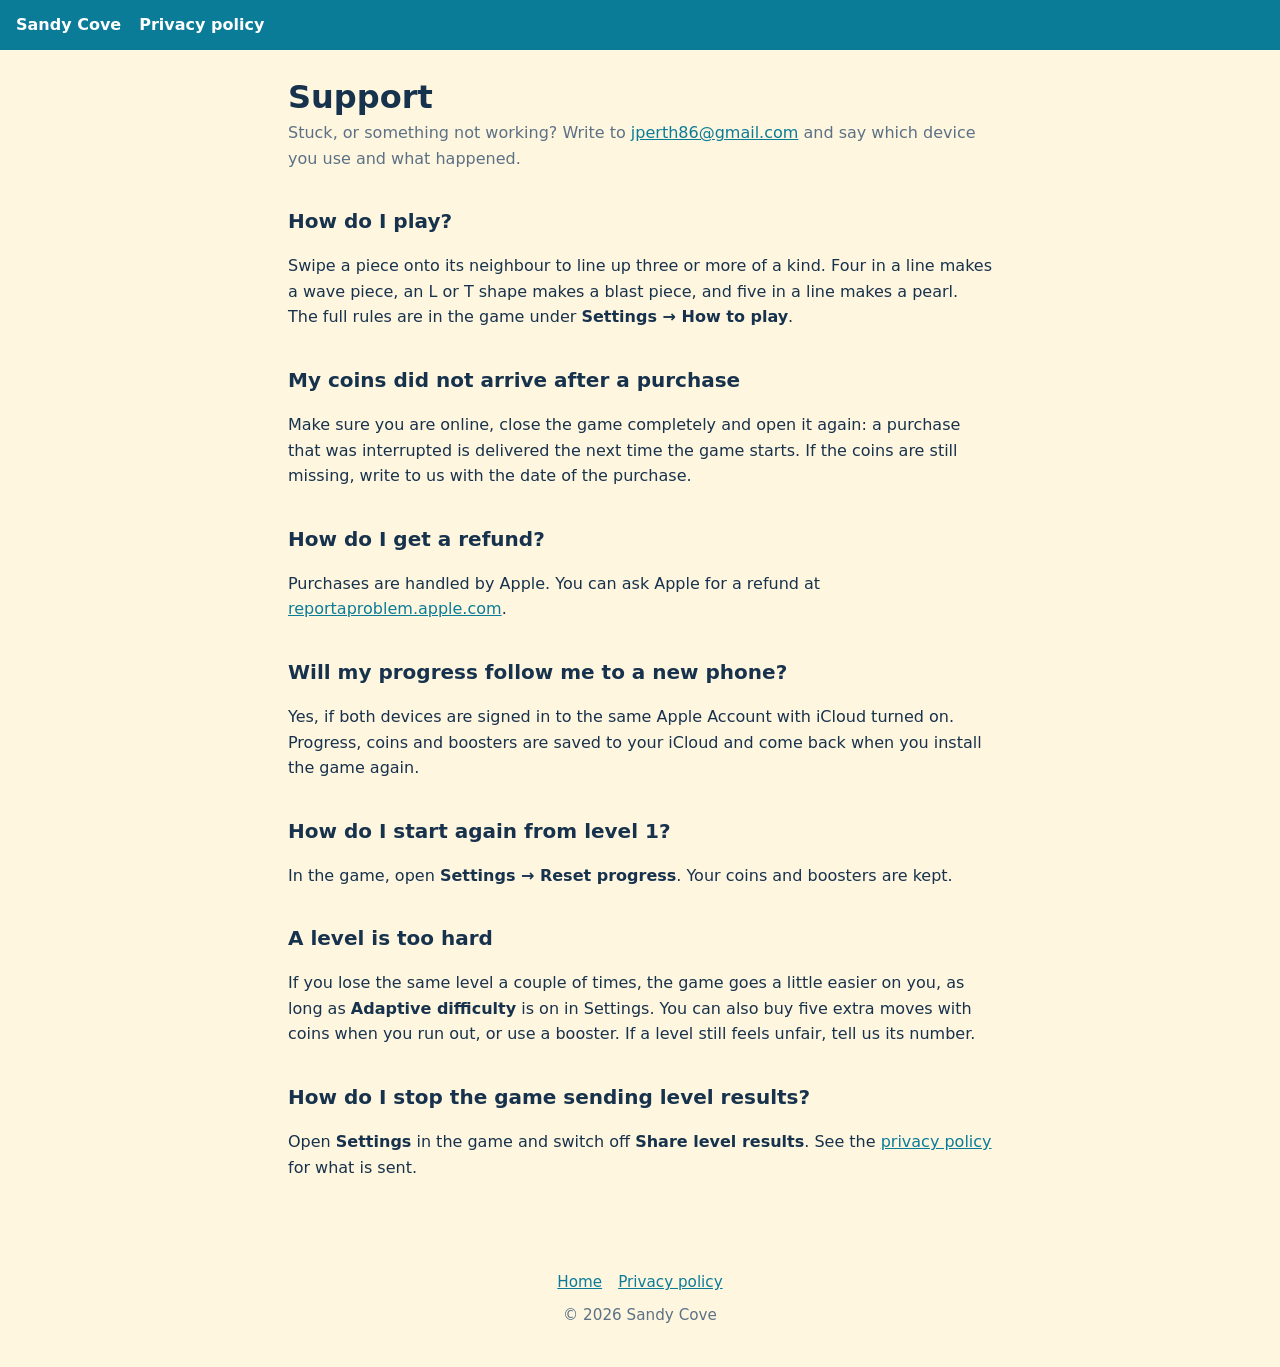
==== support.html @ 4fb967da "Sandy Cove website: home, support and privacy policy" ====
<!doctype html>
<html lang="en">
<head>
  <meta charset="utf-8">
  <meta name="viewport" content="width=device-width, initial-scale=1">
  <title>Support · Sandy Cove</title>
  <link rel="icon" href="assets/icon.png">
  <link rel="stylesheet" href="style.css">
</head>
<body>
  <nav class="top"><a href="./">Sandy Cove</a><a href="privacy.html">Privacy policy</a></nav>
  <main>
    <h1>Support</h1>
    <p class="updated">Stuck, or something not working? Write to <a href="mailto:jperth86@gmail.com">jperth86@gmail.com</a> and say which device you use and what happened.</p>

    <h2>How do I play?</h2>
    <p>Swipe a piece onto its neighbour to line up three or more of a kind. Four in a line makes a wave piece, an L or T shape makes a blast piece, and five in a line makes a pearl. The full rules are in the game under <strong>Settings → How to play</strong>.</p>

    <h2>My coins did not arrive after a purchase</h2>
    <p>Make sure you are online, close the game completely and open it again: a purchase that was interrupted is delivered the next time the game starts. If the coins are still missing, write to us with the date of the purchase.</p>

    <h2>How do I get a refund?</h2>
    <p>Purchases are handled by Apple. You can ask Apple for a refund at <a href="https://reportaproblem.apple.com">reportaproblem.apple.com</a>.</p>

    <h2>Will my progress follow me to a new phone?</h2>
    <p>Yes, if both devices are signed in to the same Apple Account with iCloud turned on. Progress, coins and boosters are saved to your iCloud and come back when you install the game again.</p>

    <h2>How do I start again from level 1?</h2>
    <p>In the game, open <strong>Settings → Reset progress</strong>. Your coins and boosters are kept.</p>

    <h2>A level is too hard</h2>
    <p>If you lose the same level a couple of times, the game goes a little easier on you, as long as <strong>Adaptive difficulty</strong> is on in Settings. You can also buy five extra moves with coins when you run out, or use a booster. If a level still feels unfair, tell us its number.</p>

    <h2>How do I stop the game sending level results?</h2>
    <p>Open <strong>Settings</strong> in the game and switch off <strong>Share level results</strong>. See the <a href="privacy.html">privacy policy</a> for what is sent.</p>
  </main>
  <footer><a href="./">Home</a><a href="privacy.html">Privacy policy</a><div style="margin-top: 8px">© 2026 Sandy Cove</div></footer>
</body>
</html>
---- style.css ----
:root {
  --ink: #17324d;
  --cream: #fff6df;
  --sand: #d9a95a;
  --coral: #ff5d6c;
  --teal: #0b7c98;
  --sea: #19b7cc;
}
* { box-sizing: border-box; }
html { -webkit-text-size-adjust: 100%; }
body {
  margin: 0;
  font-family: ui-rounded, "SF Pro Rounded", "Nunito", system-ui, -apple-system, "Segoe UI", sans-serif;
  color: var(--ink);
  background: var(--cream);
  line-height: 1.6;
}
a { color: var(--teal); }
.hero {
  background: linear-gradient(rgba(25, 183, 204, 0.25), rgba(11, 124, 152, 0.55)), url("assets/beach.jpg") center 30% / cover;
  text-align: center;
  padding: 44px 16px 56px;
}
.hero img.logo { width: min(340px, 78vw); height: auto; filter: drop-shadow(0 8px 10px rgba(23, 50, 77, 0.35)); }
.hero p { margin: 8px auto 0; max-width: 34em; color: white; font-weight: 700; font-size: 1.15rem; text-shadow: 0 2px 4px rgba(23, 50, 77, 0.6); }
.badge { display: inline-block; margin-top: 22px; padding: 12px 26px; border-radius: 999px; background: var(--coral); color: white; font-weight: 800; text-decoration: none; box-shadow: 0 5px 0 #c2334d; }
main { max-width: 46em; margin: 0 auto; padding: 28px 16px 48px; }
main.wide { max-width: 60em; }
h1 { font-size: 2rem; line-height: 1.2; margin: 0 0 4px; }
h2 { font-size: 1.25rem; margin: 34px 0 6px; }
.updated { color: #5b7186; margin: 0 0 20px; }
.cards { display: grid; grid-template-columns: repeat(auto-fit, minmax(220px, 1fr)); gap: 16px; margin-top: 12px; }
.card { background: white; border: 3px solid var(--sand); border-radius: 22px; padding: 18px; }
.card h2 { margin-top: 0; font-size: 1.1rem; }
.card p { margin: 0; }
.summary { background: white; border: 3px solid var(--sand); border-radius: 22px; padding: 6px 20px; }
table { border-collapse: collapse; width: 100%; background: white; border-radius: 14px; overflow: hidden; }
th, td { text-align: left; padding: 8px 12px; border-bottom: 1px solid #f0e2c0; vertical-align: top; }
th { background: #fbeccb; }
nav.top { background: var(--teal); padding: 12px 16px; }
nav.top a { color: white; font-weight: 800; text-decoration: none; margin-right: 18px; }
footer { text-align: center; padding: 26px 16px 40px; color: #5b7186; font-size: 0.95rem; }
footer a { margin: 0 8px; }
img.crab { width: 120px; height: auto; display: block; margin: 0 auto; }
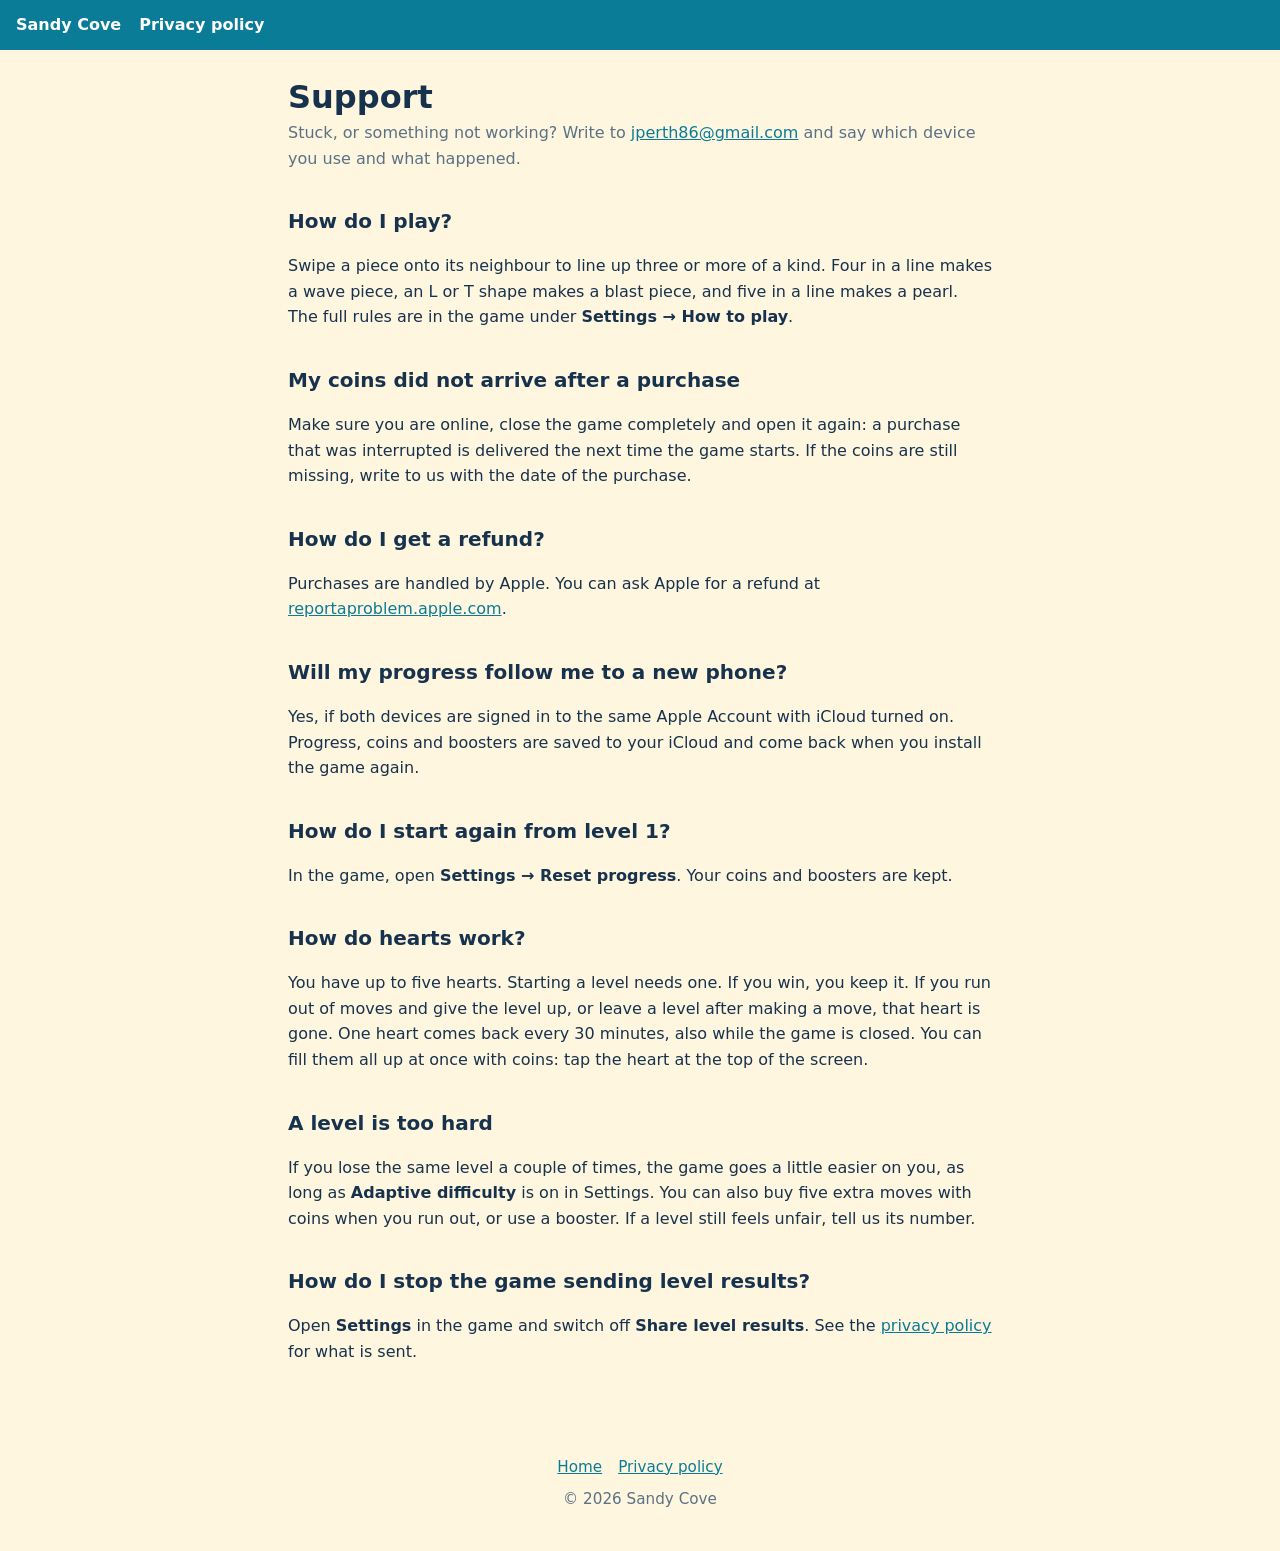
==== commit af9b41d2: "Explain hearts" ====
--- a/support.html
+++ b/support.html
@@ -28,6 +28,9 @@
     <h2>How do I start again from level 1?</h2>
     <p>In the game, open <strong>Settings → Reset progress</strong>. Your coins and boosters are kept.</p>
 
+    <h2>How do hearts work?</h2>
+    <p>You have up to five hearts. Starting a level needs one. If you win, you keep it. If you run out of moves and give the level up, or leave a level after making a move, that heart is gone. One heart comes back every 30 minutes, also while the game is closed. You can fill them all up at once with coins: tap the heart at the top of the screen.</p>
+
     <h2>A level is too hard</h2>
     <p>If you lose the same level a couple of times, the game goes a little easier on you, as long as <strong>Adaptive difficulty</strong> is on in Settings. You can also buy five extra moves with coins when you run out, or use a booster. If a level still feels unfair, tell us its number.</p>
 
